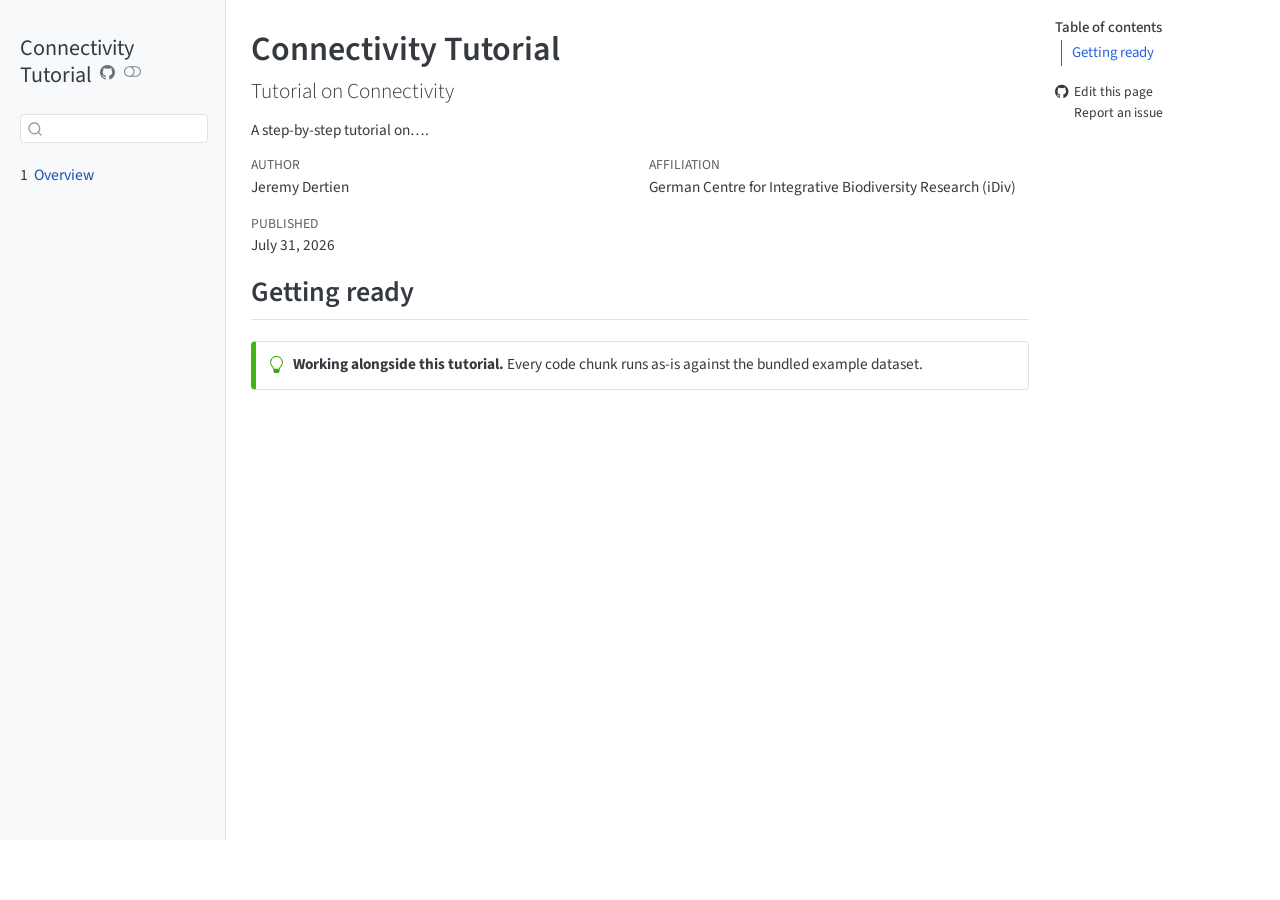
==== index.html @ 2151443e "Built site for gh-pages" ====
<!DOCTYPE html>
<html xmlns="http://www.w3.org/1999/xhtml" lang="en" xml:lang="en"><head>

<meta charset="utf-8">
<meta name="generator" content="quarto-1.5.56">

<meta name="viewport" content="width=device-width, initial-scale=1.0, user-scalable=yes">

<meta name="author" content="Jeremy Dertien">
<meta name="dcterms.date" content="2026-07-31">
<meta name="description" content="A step-by-step tutorial on….">

<title>Connectivity Tutorial</title>
<style>
code{white-space: pre-wrap;}
span.smallcaps{font-variant: small-caps;}
div.columns{display: flex; gap: min(4vw, 1.5em);}
div.column{flex: auto; overflow-x: auto;}
div.hanging-indent{margin-left: 1.5em; text-indent: -1.5em;}
ul.task-list{list-style: none;}
ul.task-list li input[type="checkbox"] {
  width: 0.8em;
  margin: 0 0.8em 0.2em -1em; /* quarto-specific, see https://github.com/quarto-dev/quarto-cli/issues/4556 */ 
  vertical-align: middle;
}
</style>


<script src="site_libs/quarto-nav/quarto-nav.js"></script>
<script src="site_libs/quarto-nav/headroom.min.js"></script>
<script src="site_libs/clipboard/clipboard.min.js"></script>
<script src="site_libs/quarto-search/autocomplete.umd.js"></script>
<script src="site_libs/quarto-search/fuse.min.js"></script>
<script src="site_libs/quarto-search/quarto-search.js"></script>
<meta name="quarto:offset" content="./">
<script src="site_libs/quarto-html/quarto.js"></script>
<script src="site_libs/quarto-html/popper.min.js"></script>
<script src="site_libs/quarto-html/tippy.umd.min.js"></script>
<script src="site_libs/quarto-html/anchor.min.js"></script>
<link href="site_libs/quarto-html/tippy.css" rel="stylesheet">
<link href="site_libs/quarto-html/quarto-syntax-highlighting.css" rel="stylesheet" class="quarto-color-scheme" id="quarto-text-highlighting-styles">
<link href="site_libs/quarto-html/quarto-syntax-highlighting-dark.css" rel="prefetch" class="quarto-color-scheme quarto-color-alternate" id="quarto-text-highlighting-styles">
<script src="site_libs/bootstrap/bootstrap.min.js"></script>
<link href="site_libs/bootstrap/bootstrap-icons.css" rel="stylesheet">
<link href="site_libs/bootstrap/bootstrap.min.css" rel="stylesheet" class="quarto-color-scheme" id="quarto-bootstrap" data-mode="light">
<link href="site_libs/bootstrap/bootstrap-dark.min.css" rel="prefetch" class="quarto-color-scheme quarto-color-alternate" id="quarto-bootstrap" data-mode="dark">
<script id="quarto-search-options" type="application/json">{
  "location": "sidebar",
  "copy-button": false,
  "collapse-after": 3,
  "panel-placement": "start",
  "type": "textbox",
  "limit": 50,
  "keyboard-shortcut": [
    "f",
    "/",
    "s"
  ],
  "show-item-context": false,
  "language": {
    "search-no-results-text": "No results",
    "search-matching-documents-text": "matching documents",
    "search-copy-link-title": "Copy link to search",
    "search-hide-matches-text": "Hide additional matches",
    "search-more-match-text": "more match in this document",
    "search-more-matches-text": "more matches in this document",
    "search-clear-button-title": "Clear",
    "search-text-placeholder": "",
    "search-detached-cancel-button-title": "Cancel",
    "search-submit-button-title": "Submit",
    "search-label": "Search"
  }
}</script>


</head>

<body class="nav-sidebar docked">

<div id="quarto-search-results"></div>
  <header id="quarto-header" class="headroom fixed-top">
  <nav class="quarto-secondary-nav">
    <div class="container-fluid d-flex">
      <button type="button" class="quarto-btn-toggle btn" data-bs-toggle="collapse" role="button" data-bs-target=".quarto-sidebar-collapse-item" aria-controls="quarto-sidebar" aria-expanded="false" aria-label="Toggle sidebar navigation" onclick="if (window.quartoToggleHeadroom) { window.quartoToggleHeadroom(); }">
        <i class="bi bi-layout-text-sidebar-reverse"></i>
      </button>
        <nav class="quarto-page-breadcrumbs" aria-label="breadcrumb"><ol class="breadcrumb"><li class="breadcrumb-item"><a href="./index.html"><span class="chapter-number">1</span>&nbsp; <span class="chapter-title">Overview</span></a></li></ol></nav>
        <a class="flex-grow-1" role="navigation" data-bs-toggle="collapse" data-bs-target=".quarto-sidebar-collapse-item" aria-controls="quarto-sidebar" aria-expanded="false" aria-label="Toggle sidebar navigation" onclick="if (window.quartoToggleHeadroom) { window.quartoToggleHeadroom(); }">      
        </a>
      <button type="button" class="btn quarto-search-button" aria-label="Search" onclick="window.quartoOpenSearch();">
        <i class="bi bi-search"></i>
      </button>
    </div>
  </nav>
</header>
<!-- content -->
<div id="quarto-content" class="quarto-container page-columns page-rows-contents page-layout-article">
<!-- sidebar -->
  <nav id="quarto-sidebar" class="sidebar collapse collapse-horizontal quarto-sidebar-collapse-item sidebar-navigation docked overflow-auto">
    <div class="pt-lg-2 mt-2 text-left sidebar-header">
    <div class="sidebar-title mb-0 py-0">
      <a href="./">Connectivity Tutorial</a> 
        <div class="sidebar-tools-main">
    <a href="https://github.com/jdertien/Connectivity_LearningPlatform" title="Source Code" class="quarto-navigation-tool px-1" aria-label="Source Code"><i class="bi bi-github"></i></a>
  <a href="" class="quarto-color-scheme-toggle quarto-navigation-tool  px-1" onclick="window.quartoToggleColorScheme(); return false;" title="Toggle dark mode"><i class="bi"></i></a>
</div>
    </div>
      </div>
        <div class="mt-2 flex-shrink-0 align-items-center">
        <div class="sidebar-search">
        <div id="quarto-search" class="" title="Search"></div>
        </div>
        </div>
    <div class="sidebar-menu-container"> 
    <ul class="list-unstyled mt-1">
        <li class="sidebar-item">
  <div class="sidebar-item-container"> 
  <a href="./index.html" class="sidebar-item-text sidebar-link active">
 <span class="menu-text"><span class="chapter-number">1</span>&nbsp; <span class="chapter-title">Overview</span></span></a>
  </div>
</li>
    </ul>
    </div>
</nav>
<div id="quarto-sidebar-glass" class="quarto-sidebar-collapse-item" data-bs-toggle="collapse" data-bs-target=".quarto-sidebar-collapse-item"></div>
<!-- margin-sidebar -->
    <div id="quarto-margin-sidebar" class="sidebar margin-sidebar">
        <nav id="TOC" role="doc-toc" class="toc-active">
    <h2 id="toc-title">Table of contents</h2>
   
  <ul>
  <li><a href="#getting-ready" id="toc-getting-ready" class="nav-link active" data-scroll-target="#getting-ready">Getting ready</a></li>
  </ul>
<div class="toc-actions"><ul><li><a href="https://github.com/jdertien/Connectivity_LearningPlatform/edit/main/index.qmd" class="toc-action"><i class="bi bi-github"></i>Edit this page</a></li><li><a href="https://github.com/jdertien/Connectivity_LearningPlatform/issues/new" class="toc-action"><i class="bi empty"></i>Report an issue</a></li></ul></div></nav>
    </div>
<!-- main -->
<main class="content" id="quarto-document-content">

<header id="title-block-header" class="quarto-title-block default">
<div class="quarto-title">
<h1 class="title">Connectivity Tutorial</h1>
<p class="subtitle lead">Tutorial on Connectivity</p>
</div>

<div>
  <div class="description">
    <p>A step-by-step tutorial on….</p>
  </div>
</div>

<div class="quarto-title-meta-author">
  <div class="quarto-title-meta-heading">Author</div>
  <div class="quarto-title-meta-heading">Affiliation</div>
  
    <div class="quarto-title-meta-contents">
    <p class="author">Jeremy Dertien </p>
  </div>
  <div class="quarto-title-meta-contents">
        <p class="affiliation">
            German Centre for Integrative Biodiversity Research (iDiv)
          </p>
      </div>
  </div>

<div class="quarto-title-meta">

      
    <div>
    <div class="quarto-title-meta-heading">Published</div>
    <div class="quarto-title-meta-contents">
      <p class="date">July 31, 2026</p>
    </div>
  </div>
  
    
  </div>
  


</header>


<section id="getting-ready" class="level2">
<h2 class="anchored" data-anchor-id="getting-ready">Getting ready</h2>
<div class="callout callout-style-simple callout-tip">
<div class="callout-body d-flex">
<div class="callout-icon-container">
<i class="callout-icon"></i>
</div>
<div class="callout-body-container">
<p><strong>Working alongside this tutorial.</strong> Every code chunk runs as-is against the bundled example dataset.</p>
</div>
</div>
</div>


</section>

</main> <!-- /main -->
<script id="quarto-html-after-body" type="application/javascript">
window.document.addEventListener("DOMContentLoaded", function (event) {
  const toggleBodyColorMode = (bsSheetEl) => {
    const mode = bsSheetEl.getAttribute("data-mode");
    const bodyEl = window.document.querySelector("body");
    if (mode === "dark") {
      bodyEl.classList.add("quarto-dark");
      bodyEl.classList.remove("quarto-light");
    } else {
      bodyEl.classList.add("quarto-light");
      bodyEl.classList.remove("quarto-dark");
    }
  }
  const toggleBodyColorPrimary = () => {
    const bsSheetEl = window.document.querySelector("link#quarto-bootstrap");
    if (bsSheetEl) {
      toggleBodyColorMode(bsSheetEl);
    }
  }
  toggleBodyColorPrimary();  
  const disableStylesheet = (stylesheets) => {
    for (let i=0; i < stylesheets.length; i++) {
      const stylesheet = stylesheets[i];
      stylesheet.rel = 'prefetch';
    }
  }
  const enableStylesheet = (stylesheets) => {
    for (let i=0; i < stylesheets.length; i++) {
      const stylesheet = stylesheets[i];
      stylesheet.rel = 'stylesheet';
    }
  }
  const manageTransitions = (selector, allowTransitions) => {
    const els = window.document.querySelectorAll(selector);
    for (let i=0; i < els.length; i++) {
      const el = els[i];
      if (allowTransitions) {
        el.classList.remove('notransition');
      } else {
        el.classList.add('notransition');
      }
    }
  }
  const toggleGiscusIfUsed = (isAlternate, darkModeDefault) => {
    const baseTheme = document.querySelector('#giscus-base-theme')?.value ?? 'light';
    const alternateTheme = document.querySelector('#giscus-alt-theme')?.value ?? 'dark';
    let newTheme = '';
    if(darkModeDefault) {
      newTheme = isAlternate ? baseTheme : alternateTheme;
    } else {
      newTheme = isAlternate ? alternateTheme : baseTheme;
    }
    const changeGiscusTheme = () => {
      // From: https://github.com/giscus/giscus/issues/336
      const sendMessage = (message) => {
        const iframe = document.querySelector('iframe.giscus-frame');
        if (!iframe) return;
        iframe.contentWindow.postMessage({ giscus: message }, 'https://giscus.app');
      }
      sendMessage({
        setConfig: {
          theme: newTheme
        }
      });
    }
    const isGiscussLoaded = window.document.querySelector('iframe.giscus-frame') !== null;
    if (isGiscussLoaded) {
      changeGiscusTheme();
    }
  }
  const toggleColorMode = (alternate) => {
    // Switch the stylesheets
    const alternateStylesheets = window.document.querySelectorAll('link.quarto-color-scheme.quarto-color-alternate');
    manageTransitions('#quarto-margin-sidebar .nav-link', false);
    if (alternate) {
      enableStylesheet(alternateStylesheets);
      for (const sheetNode of alternateStylesheets) {
        if (sheetNode.id === "quarto-bootstrap") {
          toggleBodyColorMode(sheetNode);
        }
      }
    } else {
      disableStylesheet(alternateStylesheets);
      toggleBodyColorPrimary();
    }
    manageTransitions('#quarto-margin-sidebar .nav-link', true);
    // Switch the toggles
    const toggles = window.document.querySelectorAll('.quarto-color-scheme-toggle');
    for (let i=0; i < toggles.length; i++) {
      const toggle = toggles[i];
      if (toggle) {
        if (alternate) {
          toggle.classList.add("alternate");     
        } else {
          toggle.classList.remove("alternate");
        }
      }
    }
    // Hack to workaround the fact that safari doesn't
    // properly recolor the scrollbar when toggling (#1455)
    if (navigator.userAgent.indexOf('Safari') > 0 && navigator.userAgent.indexOf('Chrome') == -1) {
      manageTransitions("body", false);
      window.scrollTo(0, 1);
      setTimeout(() => {
        window.scrollTo(0, 0);
        manageTransitions("body", true);
      }, 40);  
    }
  }
  const isFileUrl = () => { 
    return window.location.protocol === 'file:';
  }
  const hasAlternateSentinel = () => {  
    let styleSentinel = getColorSchemeSentinel();
    if (styleSentinel !== null) {
      return styleSentinel === "alternate";
    } else {
      return false;
    }
  }
  const setStyleSentinel = (alternate) => {
    const value = alternate ? "alternate" : "default";
    if (!isFileUrl()) {
      window.localStorage.setItem("quarto-color-scheme", value);
    } else {
      localAlternateSentinel = value;
    }
  }
  const getColorSchemeSentinel = () => {
    if (!isFileUrl()) {
      const storageValue = window.localStorage.getItem("quarto-color-scheme");
      return storageValue != null ? storageValue : localAlternateSentinel;
    } else {
      return localAlternateSentinel;
    }
  }
  const darkModeDefault = false;
  let localAlternateSentinel = darkModeDefault ? 'alternate' : 'default';
  // Dark / light mode switch
  window.quartoToggleColorScheme = () => {
    // Read the current dark / light value 
    let toAlternate = !hasAlternateSentinel();
    toggleColorMode(toAlternate);
    setStyleSentinel(toAlternate);
    toggleGiscusIfUsed(toAlternate, darkModeDefault);
  };
  // Ensure there is a toggle, if there isn't float one in the top right
  if (window.document.querySelector('.quarto-color-scheme-toggle') === null) {
    const a = window.document.createElement('a');
    a.classList.add('top-right');
    a.classList.add('quarto-color-scheme-toggle');
    a.href = "";
    a.onclick = function() { try { window.quartoToggleColorScheme(); } catch {} return false; };
    const i = window.document.createElement("i");
    i.classList.add('bi');
    a.appendChild(i);
    window.document.body.appendChild(a);
  }
  // Switch to dark mode if need be
  if (hasAlternateSentinel()) {
    toggleColorMode(true);
  } else {
    toggleColorMode(false);
  }
  const icon = "";
  const anchorJS = new window.AnchorJS();
  anchorJS.options = {
    placement: 'right',
    icon: icon
  };
  anchorJS.add('.anchored');
  const isCodeAnnotation = (el) => {
    for (const clz of el.classList) {
      if (clz.startsWith('code-annotation-')) {                     
        return true;
      }
    }
    return false;
  }
  const onCopySuccess = function(e) {
    // button target
    const button = e.trigger;
    // don't keep focus
    button.blur();
    // flash "checked"
    button.classList.add('code-copy-button-checked');
    var currentTitle = button.getAttribute("title");
    button.setAttribute("title", "Copied!");
    let tooltip;
    if (window.bootstrap) {
      button.setAttribute("data-bs-toggle", "tooltip");
      button.setAttribute("data-bs-placement", "left");
      button.setAttribute("data-bs-title", "Copied!");
      tooltip = new bootstrap.Tooltip(button, 
        { trigger: "manual", 
          customClass: "code-copy-button-tooltip",
          offset: [0, -8]});
      tooltip.show();    
    }
    setTimeout(function() {
      if (tooltip) {
        tooltip.hide();
        button.removeAttribute("data-bs-title");
        button.removeAttribute("data-bs-toggle");
        button.removeAttribute("data-bs-placement");
      }
      button.setAttribute("title", currentTitle);
      button.classList.remove('code-copy-button-checked');
    }, 1000);
    // clear code selection
    e.clearSelection();
  }
  const getTextToCopy = function(trigger) {
      const codeEl = trigger.previousElementSibling.cloneNode(true);
      for (const childEl of codeEl.children) {
        if (isCodeAnnotation(childEl)) {
          childEl.remove();
        }
      }
      return codeEl.innerText;
  }
  const clipboard = new window.ClipboardJS('.code-copy-button:not([data-in-quarto-modal])', {
    text: getTextToCopy
  });
  clipboard.on('success', onCopySuccess);
  if (window.document.getElementById('quarto-embedded-source-code-modal')) {
    // For code content inside modals, clipBoardJS needs to be initialized with a container option
    // TODO: Check when it could be a function (https://github.com/zenorocha/clipboard.js/issues/860)
    const clipboardModal = new window.ClipboardJS('.code-copy-button[data-in-quarto-modal]', {
      text: getTextToCopy,
      container: window.document.getElementById('quarto-embedded-source-code-modal')
    });
    clipboardModal.on('success', onCopySuccess);
  }
    var localhostRegex = new RegExp(/^(?:http|https):\/\/localhost\:?[0-9]*\//);
    var mailtoRegex = new RegExp(/^mailto:/);
      var filterRegex = new RegExp("https:\/\/jdertien\.github\.io\/Connectivity_LearningPlatform\/");
    var isInternal = (href) => {
        return filterRegex.test(href) || localhostRegex.test(href) || mailtoRegex.test(href);
    }
    // Inspect non-navigation links and adorn them if external
 	var links = window.document.querySelectorAll('a[href]:not(.nav-link):not(.navbar-brand):not(.toc-action):not(.sidebar-link):not(.sidebar-item-toggle):not(.pagination-link):not(.no-external):not([aria-hidden]):not(.dropdown-item):not(.quarto-navigation-tool):not(.about-link)');
    for (var i=0; i<links.length; i++) {
      const link = links[i];
      if (!isInternal(link.href)) {
        // undo the damage that might have been done by quarto-nav.js in the case of
        // links that we want to consider external
        if (link.dataset.originalHref !== undefined) {
          link.href = link.dataset.originalHref;
        }
      }
    }
  function tippyHover(el, contentFn, onTriggerFn, onUntriggerFn) {
    const config = {
      allowHTML: true,
      maxWidth: 500,
      delay: 100,
      arrow: false,
      appendTo: function(el) {
          return el.parentElement;
      },
      interactive: true,
      interactiveBorder: 10,
      theme: 'quarto',
      placement: 'bottom-start',
    };
    if (contentFn) {
      config.content = contentFn;
    }
    if (onTriggerFn) {
      config.onTrigger = onTriggerFn;
    }
    if (onUntriggerFn) {
      config.onUntrigger = onUntriggerFn;
    }
    window.tippy(el, config); 
  }
  const noterefs = window.document.querySelectorAll('a[role="doc-noteref"]');
  for (var i=0; i<noterefs.length; i++) {
    const ref = noterefs[i];
    tippyHover(ref, function() {
      // use id or data attribute instead here
      let href = ref.getAttribute('data-footnote-href') || ref.getAttribute('href');
      try { href = new URL(href).hash; } catch {}
      const id = href.replace(/^#\/?/, "");
      const note = window.document.getElementById(id);
      if (note) {
        return note.innerHTML;
      } else {
        return "";
      }
    });
  }
  const xrefs = window.document.querySelectorAll('a.quarto-xref');
  const processXRef = (id, note) => {
    // Strip column container classes
    const stripColumnClz = (el) => {
      el.classList.remove("page-full", "page-columns");
      if (el.children) {
        for (const child of el.children) {
          stripColumnClz(child);
        }
      }
    }
    stripColumnClz(note)
    if (id === null || id.startsWith('sec-')) {
      // Special case sections, only their first couple elements
      const container = document.createElement("div");
      if (note.children && note.children.length > 2) {
        container.appendChild(note.children[0].cloneNode(true));
        for (let i = 1; i < note.children.length; i++) {
          const child = note.children[i];
          if (child.tagName === "P" && child.innerText === "") {
            continue;
          } else {
            container.appendChild(child.cloneNode(true));
            break;
          }
        }
        if (window.Quarto?.typesetMath) {
          window.Quarto.typesetMath(container);
        }
        return container.innerHTML
      } else {
        if (window.Quarto?.typesetMath) {
          window.Quarto.typesetMath(note);
        }
        return note.innerHTML;
      }
    } else {
      // Remove any anchor links if they are present
      const anchorLink = note.querySelector('a.anchorjs-link');
      if (anchorLink) {
        anchorLink.remove();
      }
      if (window.Quarto?.typesetMath) {
        window.Quarto.typesetMath(note);
      }
      // TODO in 1.5, we should make sure this works without a callout special case
      if (note.classList.contains("callout")) {
        return note.outerHTML;
      } else {
        return note.innerHTML;
      }
    }
  }
  for (var i=0; i<xrefs.length; i++) {
    const xref = xrefs[i];
    tippyHover(xref, undefined, function(instance) {
      instance.disable();
      let url = xref.getAttribute('href');
      let hash = undefined; 
      if (url.startsWith('#')) {
        hash = url;
      } else {
        try { hash = new URL(url).hash; } catch {}
      }
      if (hash) {
        const id = hash.replace(/^#\/?/, "");
        const note = window.document.getElementById(id);
        if (note !== null) {
          try {
            const html = processXRef(id, note.cloneNode(true));
            instance.setContent(html);
          } finally {
            instance.enable();
            instance.show();
          }
        } else {
          // See if we can fetch this
          fetch(url.split('#')[0])
          .then(res => res.text())
          .then(html => {
            const parser = new DOMParser();
            const htmlDoc = parser.parseFromString(html, "text/html");
            const note = htmlDoc.getElementById(id);
            if (note !== null) {
              const html = processXRef(id, note);
              instance.setContent(html);
            } 
          }).finally(() => {
            instance.enable();
            instance.show();
          });
        }
      } else {
        // See if we can fetch a full url (with no hash to target)
        // This is a special case and we should probably do some content thinning / targeting
        fetch(url)
        .then(res => res.text())
        .then(html => {
          const parser = new DOMParser();
          const htmlDoc = parser.parseFromString(html, "text/html");
          const note = htmlDoc.querySelector('main.content');
          if (note !== null) {
            // This should only happen for chapter cross references
            // (since there is no id in the URL)
            // remove the first header
            if (note.children.length > 0 && note.children[0].tagName === "HEADER") {
              note.children[0].remove();
            }
            const html = processXRef(null, note);
            instance.setContent(html);
          } 
        }).finally(() => {
          instance.enable();
          instance.show();
        });
      }
    }, function(instance) {
    });
  }
      let selectedAnnoteEl;
      const selectorForAnnotation = ( cell, annotation) => {
        let cellAttr = 'data-code-cell="' + cell + '"';
        let lineAttr = 'data-code-annotation="' +  annotation + '"';
        const selector = 'span[' + cellAttr + '][' + lineAttr + ']';
        return selector;
      }
      const selectCodeLines = (annoteEl) => {
        const doc = window.document;
        const targetCell = annoteEl.getAttribute("data-target-cell");
        const targetAnnotation = annoteEl.getAttribute("data-target-annotation");
        const annoteSpan = window.document.querySelector(selectorForAnnotation(targetCell, targetAnnotation));
        const lines = annoteSpan.getAttribute("data-code-lines").split(",");
        const lineIds = lines.map((line) => {
          return targetCell + "-" + line;
        })
        let top = null;
        let height = null;
        let parent = null;
        if (lineIds.length > 0) {
            //compute the position of the single el (top and bottom and make a div)
            const el = window.document.getElementById(lineIds[0]);
            top = el.offsetTop;
            height = el.offsetHeight;
            parent = el.parentElement.parentElement;
          if (lineIds.length > 1) {
            const lastEl = window.document.getElementById(lineIds[lineIds.length - 1]);
            const bottom = lastEl.offsetTop + lastEl.offsetHeight;
            height = bottom - top;
          }
          if (top !== null && height !== null && parent !== null) {
            // cook up a div (if necessary) and position it 
            let div = window.document.getElementById("code-annotation-line-highlight");
            if (div === null) {
              div = window.document.createElement("div");
              div.setAttribute("id", "code-annotation-line-highlight");
              div.style.position = 'absolute';
              parent.appendChild(div);
            }
            div.style.top = top - 2 + "px";
            div.style.height = height + 4 + "px";
            div.style.left = 0;
            let gutterDiv = window.document.getElementById("code-annotation-line-highlight-gutter");
            if (gutterDiv === null) {
              gutterDiv = window.document.createElement("div");
              gutterDiv.setAttribute("id", "code-annotation-line-highlight-gutter");
              gutterDiv.style.position = 'absolute';
              const codeCell = window.document.getElementById(targetCell);
              const gutter = codeCell.querySelector('.code-annotation-gutter');
              gutter.appendChild(gutterDiv);
            }
            gutterDiv.style.top = top - 2 + "px";
            gutterDiv.style.height = height + 4 + "px";
          }
          selectedAnnoteEl = annoteEl;
        }
      };
      const unselectCodeLines = () => {
        const elementsIds = ["code-annotation-line-highlight", "code-annotation-line-highlight-gutter"];
        elementsIds.forEach((elId) => {
          const div = window.document.getElementById(elId);
          if (div) {
            div.remove();
          }
        });
        selectedAnnoteEl = undefined;
      };
        // Handle positioning of the toggle
    window.addEventListener(
      "resize",
      throttle(() => {
        elRect = undefined;
        if (selectedAnnoteEl) {
          selectCodeLines(selectedAnnoteEl);
        }
      }, 10)
    );
    function throttle(fn, ms) {
    let throttle = false;
    let timer;
      return (...args) => {
        if(!throttle) { // first call gets through
            fn.apply(this, args);
            throttle = true;
        } else { // all the others get throttled
            if(timer) clearTimeout(timer); // cancel #2
            timer = setTimeout(() => {
              fn.apply(this, args);
              timer = throttle = false;
            }, ms);
        }
      };
    }
      // Attach click handler to the DT
      const annoteDls = window.document.querySelectorAll('dt[data-target-cell]');
      for (const annoteDlNode of annoteDls) {
        annoteDlNode.addEventListener('click', (event) => {
          const clickedEl = event.target;
          if (clickedEl !== selectedAnnoteEl) {
            unselectCodeLines();
            const activeEl = window.document.querySelector('dt[data-target-cell].code-annotation-active');
            if (activeEl) {
              activeEl.classList.remove('code-annotation-active');
            }
            selectCodeLines(clickedEl);
            clickedEl.classList.add('code-annotation-active');
          } else {
            // Unselect the line
            unselectCodeLines();
            clickedEl.classList.remove('code-annotation-active');
          }
        });
      }
  const findCites = (el) => {
    const parentEl = el.parentElement;
    if (parentEl) {
      const cites = parentEl.dataset.cites;
      if (cites) {
        return {
          el,
          cites: cites.split(' ')
        };
      } else {
        return findCites(el.parentElement)
      }
    } else {
      return undefined;
    }
  };
  var bibliorefs = window.document.querySelectorAll('a[role="doc-biblioref"]');
  for (var i=0; i<bibliorefs.length; i++) {
    const ref = bibliorefs[i];
    const citeInfo = findCites(ref);
    if (citeInfo) {
      tippyHover(citeInfo.el, function() {
        var popup = window.document.createElement('div');
        citeInfo.cites.forEach(function(cite) {
          var citeDiv = window.document.createElement('div');
          citeDiv.classList.add('hanging-indent');
          citeDiv.classList.add('csl-entry');
          var biblioDiv = window.document.getElementById('ref-' + cite);
          if (biblioDiv) {
            citeDiv.innerHTML = biblioDiv.innerHTML;
          }
          popup.appendChild(citeDiv);
        });
        return popup.innerHTML;
      });
    }
  }
});
</script>
</div> <!-- /content -->




<footer class="footer"><div class="nav-footer"><div class="nav-footer-center"><div class="toc-actions d-sm-block d-md-none"><ul><li><a href="https://github.com/jdertien/Connectivity_LearningPlatform/edit/main/index.qmd" class="toc-action"><i class="bi bi-github"></i>Edit this page</a></li><li><a href="https://github.com/jdertien/Connectivity_LearningPlatform/issues/new" class="toc-action"><i class="bi empty"></i>Report an issue</a></li></ul></div></div></div></footer></body></html>
---- site_libs/quarto-html/tippy.css ----
.tippy-box[data-animation=fade][data-state=hidden]{opacity:0}[data-tippy-root]{max-width:calc(100vw - 10px)}.tippy-box{position:relative;background-color:#333;color:#fff;border-radius:4px;font-size:14px;line-height:1.4;white-space:normal;outline:0;transition-property:transform,visibility,opacity}.tippy-box[data-placement^=top]>.tippy-arrow{bottom:0}.tippy-box[data-placement^=top]>.tippy-arrow:before{bottom:-7px;left:0;border-width:8px 8px 0;border-top-color:initial;transform-origin:center top}.tippy-box[data-placement^=bottom]>.tippy-arrow{top:0}.tippy-box[data-placement^=bottom]>.tippy-arrow:before{top:-7px;left:0;border-width:0 8px 8px;border-bottom-color:initial;transform-origin:center bottom}.tippy-box[data-placement^=left]>.tippy-arrow{right:0}.tippy-box[data-placement^=left]>.tippy-arrow:before{border-width:8px 0 8px 8px;border-left-color:initial;right:-7px;transform-origin:center left}.tippy-box[data-placement^=right]>.tippy-arrow{left:0}.tippy-box[data-placement^=right]>.tippy-arrow:before{left:-7px;border-width:8px 8px 8px 0;border-right-color:initial;transform-origin:center right}.tippy-box[data-inertia][data-state=visible]{transition-timing-function:cubic-bezier(.54,1.5,.38,1.11)}.tippy-arrow{width:16px;height:16px;color:#333}.tippy-arrow:before{content:"";position:absolute;border-color:transparent;border-style:solid}.tippy-content{position:relative;padding:5px 9px;z-index:1}
---- site_libs/quarto-html/quarto-syntax-highlighting.css ----
/* quarto syntax highlight colors */
:root {
  --quarto-hl-ot-color: #003B4F;
  --quarto-hl-at-color: #657422;
  --quarto-hl-ss-color: #20794D;
  --quarto-hl-an-color: #5E5E5E;
  --quarto-hl-fu-color: #4758AB;
  --quarto-hl-st-color: #20794D;
  --quarto-hl-cf-color: #003B4F;
  --quarto-hl-op-color: #5E5E5E;
  --quarto-hl-er-color: #AD0000;
  --quarto-hl-bn-color: #AD0000;
  --quarto-hl-al-color: #AD0000;
  --quarto-hl-va-color: #111111;
  --quarto-hl-bu-color: inherit;
  --quarto-hl-ex-color: inherit;
  --quarto-hl-pp-color: #AD0000;
  --quarto-hl-in-color: #5E5E5E;
  --quarto-hl-vs-color: #20794D;
  --quarto-hl-wa-color: #5E5E5E;
  --quarto-hl-do-color: #5E5E5E;
  --quarto-hl-im-color: #00769E;
  --quarto-hl-ch-color: #20794D;
  --quarto-hl-dt-color: #AD0000;
  --quarto-hl-fl-color: #AD0000;
  --quarto-hl-co-color: #5E5E5E;
  --quarto-hl-cv-color: #5E5E5E;
  --quarto-hl-cn-color: #8f5902;
  --quarto-hl-sc-color: #5E5E5E;
  --quarto-hl-dv-color: #AD0000;
  --quarto-hl-kw-color: #003B4F;
}

/* other quarto variables */
:root {
  --quarto-font-monospace: SFMono-Regular, Menlo, Monaco, Consolas, "Liberation Mono", "Courier New", monospace;
}

pre > code.sourceCode > span {
  color: #003B4F;
}

code span {
  color: #003B4F;
}

code.sourceCode > span {
  color: #003B4F;
}

div.sourceCode,
div.sourceCode pre.sourceCode {
  color: #003B4F;
}

code span.ot {
  color: #003B4F;
  font-style: inherit;
}

code span.at {
  color: #657422;
  font-style: inherit;
}

code span.ss {
  color: #20794D;
  font-style: inherit;
}

code span.an {
  color: #5E5E5E;
  font-style: inherit;
}

code span.fu {
  color: #4758AB;
  font-style: inherit;
}

code span.st {
  color: #20794D;
  font-style: inherit;
}

code span.cf {
  color: #003B4F;
  font-weight: bold;
  font-style: inherit;
}

code span.op {
  color: #5E5E5E;
  font-style: inherit;
}

code span.er {
  color: #AD0000;
  font-style: inherit;
}

code span.bn {
  color: #AD0000;
  font-style: inherit;
}

code span.al {
  color: #AD0000;
  font-style: inherit;
}

code span.va {
  color: #111111;
  font-style: inherit;
}

code span.bu {
  font-style: inherit;
}

code span.ex {
  font-style: inherit;
}

code span.pp {
  color: #AD0000;
  font-style: inherit;
}

code span.in {
  color: #5E5E5E;
  font-style: inherit;
}

code span.vs {
  color: #20794D;
  font-style: inherit;
}

code span.wa {
  color: #5E5E5E;
  font-style: italic;
}

code span.do {
  color: #5E5E5E;
  font-style: italic;
}

code span.im {
  color: #00769E;
  font-style: inherit;
}

code span.ch {
  color: #20794D;
  font-style: inherit;
}

code span.dt {
  color: #AD0000;
  font-style: inherit;
}

code span.fl {
  color: #AD0000;
  font-style: inherit;
}

code span.co {
  color: #5E5E5E;
  font-style: inherit;
}

code span.cv {
  color: #5E5E5E;
  font-style: italic;
}

code span.cn {
  color: #8f5902;
  font-style: inherit;
}

code span.sc {
  color: #5E5E5E;
  font-style: inherit;
}

code span.dv {
  color: #AD0000;
  font-style: inherit;
}

code span.kw {
  color: #003B4F;
  font-weight: bold;
  font-style: inherit;
}

.prevent-inlining {
  content: "</";
}

/*# sourceMappingURL=debc5d5d77c3f9108843748ff7464032.css.map */
---- site_libs/quarto-html/quarto-syntax-highlighting-dark.css ----
/* quarto syntax highlight colors */
:root {
  --quarto-hl-al-color: #f07178;
  --quarto-hl-an-color: #d4d0ab;
  --quarto-hl-at-color: #00e0e0;
  --quarto-hl-bn-color: #d4d0ab;
  --quarto-hl-bu-color: #abe338;
  --quarto-hl-ch-color: #abe338;
  --quarto-hl-co-color: #f8f8f2;
  --quarto-hl-cv-color: #ffd700;
  --quarto-hl-cn-color: #ffd700;
  --quarto-hl-cf-color: #ffa07a;
  --quarto-hl-dt-color: #ffa07a;
  --quarto-hl-dv-color: #d4d0ab;
  --quarto-hl-do-color: #f8f8f2;
  --quarto-hl-er-color: #f07178;
  --quarto-hl-ex-color: #00e0e0;
  --quarto-hl-fl-color: #d4d0ab;
  --quarto-hl-fu-color: #ffa07a;
  --quarto-hl-im-color: #abe338;
  --quarto-hl-in-color: #d4d0ab;
  --quarto-hl-kw-color: #ffa07a;
  --quarto-hl-op-color: #ffa07a;
  --quarto-hl-ot-color: #00e0e0;
  --quarto-hl-pp-color: #dcc6e0;
  --quarto-hl-re-color: #00e0e0;
  --quarto-hl-sc-color: #abe338;
  --quarto-hl-ss-color: #abe338;
  --quarto-hl-st-color: #abe338;
  --quarto-hl-va-color: #00e0e0;
  --quarto-hl-vs-color: #abe338;
  --quarto-hl-wa-color: #dcc6e0;
}

/* other quarto variables */
:root {
  --quarto-font-monospace: SFMono-Regular, Menlo, Monaco, Consolas, "Liberation Mono", "Courier New", monospace;
}

code span.al {
  background-color: #2a0f15;
  font-weight: bold;
  color: #f07178;
}

code span.an {
  color: #d4d0ab;
}

code span.at {
  color: #00e0e0;
}

code span.bn {
  color: #d4d0ab;
}

code span.bu {
  color: #abe338;
}

code span.ch {
  color: #abe338;
}

code span.co {
  font-style: italic;
  color: #f8f8f2;
}

code span.cv {
  color: #ffd700;
}

code span.cn {
  color: #ffd700;
}

code span.cf {
  font-weight: bold;
  color: #ffa07a;
}

code span.dt {
  color: #ffa07a;
}

code span.dv {
  color: #d4d0ab;
}

code span.do {
  color: #f8f8f2;
}

code span.er {
  color: #f07178;
  text-decoration: underline;
}

code span.ex {
  font-weight: bold;
  color: #00e0e0;
}

code span.fl {
  color: #d4d0ab;
}

code span.fu {
  color: #ffa07a;
}

code span.im {
  color: #abe338;
}

code span.in {
  color: #d4d0ab;
}

code span.kw {
  font-weight: bold;
  color: #ffa07a;
}

pre > code.sourceCode > span {
  color: #f8f8f2;
}

code span {
  color: #f8f8f2;
}

code.sourceCode > span {
  color: #f8f8f2;
}

div.sourceCode,
div.sourceCode pre.sourceCode {
  color: #f8f8f2;
}

code span.op {
  color: #ffa07a;
}

code span.ot {
  color: #00e0e0;
}

code span.pp {
  color: #dcc6e0;
}

code span.re {
  background-color: #f8f8f2;
  color: #00e0e0;
}

code span.sc {
  color: #abe338;
}

code span.ss {
  color: #abe338;
}

code span.st {
  color: #abe338;
}

code span.va {
  color: #00e0e0;
}

code span.vs {
  color: #abe338;
}

code span.wa {
  color: #dcc6e0;
}

.prevent-inlining {
  content: "</";
}

/*# sourceMappingURL=935a306eefa94366c21e1a970dddb765.css.map */
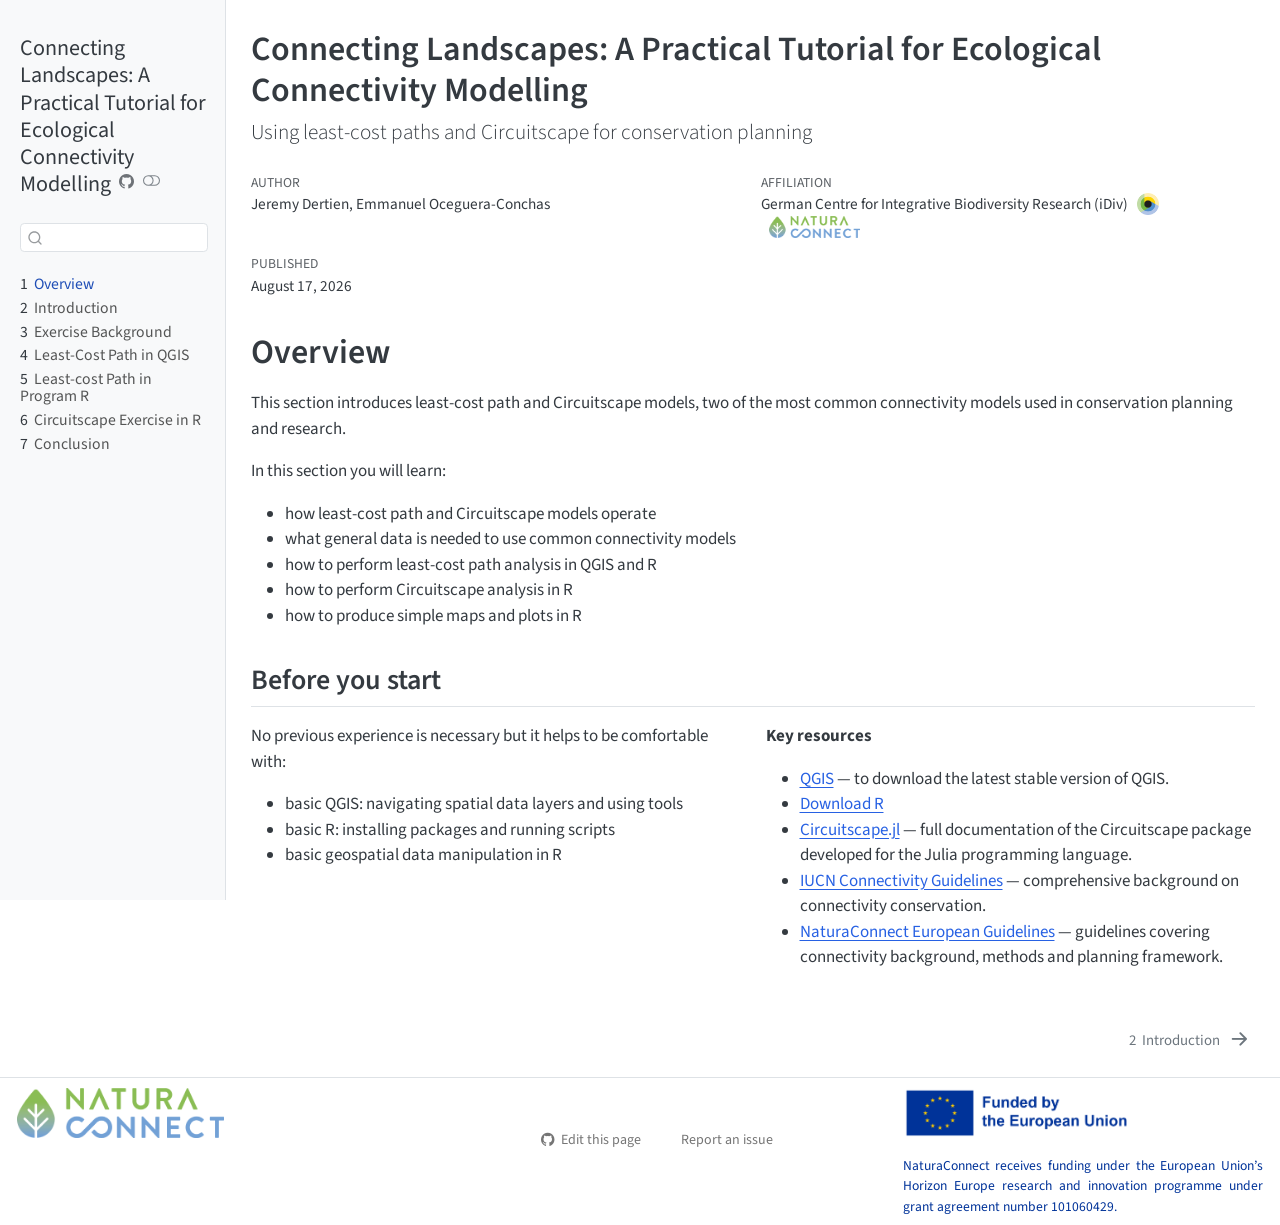
==== commit a3e12e90: "Built site for gh-pages" ====
--- a/index.html
+++ b/index.html
@@ -6,11 +6,10 @@
 
 <meta name="viewport" content="width=device-width, initial-scale=1.0, user-scalable=yes">
 
-<meta name="author" content="Jeremy Dertien">
-<meta name="dcterms.date" content="2026-07-31">
-<meta name="description" content="A step-by-step tutorial on….">
-
-<title>Connectivity Tutorial</title>
+<meta name="author" content="Jeremy Dertien, Emmanuel Oceguera-Conchas">
+<meta name="dcterms.date" content="2026-08-17">
+
+<title>Connecting Landscapes: A Practical Tutorial for Ecological Connectivity Modelling</title>
 <style>
 code{white-space: pre-wrap;}
 span.smallcaps{font-variant: small-caps;}
@@ -33,6 +32,7 @@
 <script src="site_libs/quarto-search/fuse.min.js"></script>
 <script src="site_libs/quarto-search/quarto-search.js"></script>
 <meta name="quarto:offset" content="./">
+<link href="./1_Conn_Introduction.html" rel="next">
 <script src="site_libs/quarto-html/quarto.js"></script>
 <script src="site_libs/quarto-html/popper.min.js"></script>
 <script src="site_libs/quarto-html/tippy.umd.min.js"></script>
@@ -44,6 +44,9 @@
 <link href="site_libs/bootstrap/bootstrap-icons.css" rel="stylesheet">
 <link href="site_libs/bootstrap/bootstrap.min.css" rel="stylesheet" class="quarto-color-scheme" id="quarto-bootstrap" data-mode="light">
 <link href="site_libs/bootstrap/bootstrap-dark.min.css" rel="prefetch" class="quarto-color-scheme quarto-color-alternate" id="quarto-bootstrap" data-mode="dark">
+<script src="site_libs/quarto-contrib/glightbox/glightbox.min.js"></script>
+<link href="site_libs/quarto-contrib/glightbox/glightbox.min.css" rel="stylesheet">
+<link href="site_libs/quarto-contrib/glightbox/lightbox.css" rel="stylesheet">
 <script id="quarto-search-options" type="application/json">{
   "location": "sidebar",
   "copy-button": false,
@@ -94,12 +97,12 @@
   </nav>
 </header>
 <!-- content -->
-<div id="quarto-content" class="quarto-container page-columns page-rows-contents page-layout-article">
+<div id="quarto-content" class="quarto-container page-columns page-rows-contents page-layout-full">
 <!-- sidebar -->
   <nav id="quarto-sidebar" class="sidebar collapse collapse-horizontal quarto-sidebar-collapse-item sidebar-navigation docked overflow-auto">
     <div class="pt-lg-2 mt-2 text-left sidebar-header">
     <div class="sidebar-title mb-0 py-0">
-      <a href="./">Connectivity Tutorial</a> 
+      <a href="./">Connecting Landscapes: A Practical Tutorial for Ecological Connectivity Modelling</a> 
         <div class="sidebar-tools-main">
     <a href="https://github.com/jdertien/Connectivity_LearningPlatform" title="Source Code" class="quarto-navigation-tool px-1" aria-label="Source Code"><i class="bi bi-github"></i></a>
   <a href="" class="quarto-color-scheme-toggle quarto-navigation-tool  px-1" onclick="window.quartoToggleColorScheme(); return false;" title="Toggle dark mode"><i class="bi"></i></a>
@@ -119,56 +122,79 @@
  <span class="menu-text"><span class="chapter-number">1</span>&nbsp; <span class="chapter-title">Overview</span></span></a>
   </div>
 </li>
+        <li class="sidebar-item">
+  <div class="sidebar-item-container"> 
+  <a href="./1_Conn_Introduction.html" class="sidebar-item-text sidebar-link">
+ <span class="menu-text"><span class="chapter-number">2</span>&nbsp; <span class="chapter-title">Introduction</span></span></a>
+  </div>
+</li>
+        <li class="sidebar-item">
+  <div class="sidebar-item-container"> 
+  <a href="./2_Model_Background.html" class="sidebar-item-text sidebar-link">
+ <span class="menu-text"><span class="chapter-number">3</span>&nbsp; <span class="chapter-title">Exercise Background</span></span></a>
+  </div>
+</li>
+        <li class="sidebar-item">
+  <div class="sidebar-item-container"> 
+  <a href="./3_LCP_QGIS_exercise.html" class="sidebar-item-text sidebar-link">
+ <span class="menu-text"><span class="chapter-number">4</span>&nbsp; <span class="chapter-title">Least-Cost Path in QGIS</span></span></a>
+  </div>
+</li>
+        <li class="sidebar-item">
+  <div class="sidebar-item-container"> 
+  <a href="./4_LCP_R_exercise.html" class="sidebar-item-text sidebar-link">
+ <span class="menu-text"><span class="chapter-number">5</span>&nbsp; <span class="chapter-title">Least-cost Path in Program R</span></span></a>
+  </div>
+</li>
+        <li class="sidebar-item">
+  <div class="sidebar-item-container"> 
+  <a href="./5_Circuit_exercise.html" class="sidebar-item-text sidebar-link">
+ <span class="menu-text"><span class="chapter-number">6</span>&nbsp; <span class="chapter-title">Circuitscape Exercise in R</span></span></a>
+  </div>
+</li>
+        <li class="sidebar-item">
+  <div class="sidebar-item-container"> 
+  <a href="./6_Conclusion.html" class="sidebar-item-text sidebar-link">
+ <span class="menu-text"><span class="chapter-number">7</span>&nbsp; <span class="chapter-title">Conclusion</span></span></a>
+  </div>
+</li>
     </ul>
     </div>
 </nav>
 <div id="quarto-sidebar-glass" class="quarto-sidebar-collapse-item" data-bs-toggle="collapse" data-bs-target=".quarto-sidebar-collapse-item"></div>
 <!-- margin-sidebar -->
-    <div id="quarto-margin-sidebar" class="sidebar margin-sidebar">
-        <nav id="TOC" role="doc-toc" class="toc-active">
-    <h2 id="toc-title">Table of contents</h2>
-   
-  <ul>
-  <li><a href="#getting-ready" id="toc-getting-ready" class="nav-link active" data-scroll-target="#getting-ready">Getting ready</a></li>
-  </ul>
-<div class="toc-actions"><ul><li><a href="https://github.com/jdertien/Connectivity_LearningPlatform/edit/main/index.qmd" class="toc-action"><i class="bi bi-github"></i>Edit this page</a></li><li><a href="https://github.com/jdertien/Connectivity_LearningPlatform/issues/new" class="toc-action"><i class="bi empty"></i>Report an issue</a></li></ul></div></nav>
-    </div>
+    
 <!-- main -->
-<main class="content" id="quarto-document-content">
+<main class="content column-page-right" id="quarto-document-content">
 
 <header id="title-block-header" class="quarto-title-block default">
 <div class="quarto-title">
-<h1 class="title">Connectivity Tutorial</h1>
-<p class="subtitle lead">Tutorial on Connectivity</p>
+<h1 class="title">Connecting Landscapes: A Practical Tutorial for Ecological Connectivity Modelling</h1>
+<p class="subtitle lead">Using least-cost paths and Circuitscape for conservation planning</p>
 </div>
 
-<div>
-  <div class="description">
-    <p>A step-by-step tutorial on….</p>
-  </div>
-</div>
-
-<div class="quarto-title-meta-author">
+
+<div class="quarto-title-meta-author column-page-right">
   <div class="quarto-title-meta-heading">Author</div>
   <div class="quarto-title-meta-heading">Affiliation</div>
   
     <div class="quarto-title-meta-contents">
-    <p class="author">Jeremy Dertien </p>
+    <p class="author">Jeremy Dertien, Emmanuel Oceguera-Conchas </p>
   </div>
   <div class="quarto-title-meta-contents">
         <p class="affiliation">
-            German Centre for Integrative Biodiversity Research (iDiv)
+            German Centre for Integrative Biodiversity Research (iDiv) <img src="images/idiv-logo.png" class="img-fluid" style="vertical-align:text-bottom; margin-left:.4em" width="22"> <img src="images/NClogo.png" style="vertical-align:text-bottom; margin-left:.5em" height="22">
           </p>
       </div>
   </div>
 
-<div class="quarto-title-meta">
+<div class="quarto-title-meta column-page-right">
 
       
     <div>
     <div class="quarto-title-meta-heading">Published</div>
     <div class="quarto-title-meta-contents">
-      <p class="date">July 31, 2026</p>
+      <p class="date">August 17, 2026</p>
     </div>
   </div>
   
@@ -180,20 +206,42 @@
 </header>
 
 
-<section id="getting-ready" class="level2">
-<h2 class="anchored" data-anchor-id="getting-ready">Getting ready</h2>
-<div class="callout callout-style-simple callout-tip">
-<div class="callout-body d-flex">
-<div class="callout-icon-container">
-<i class="callout-icon"></i>
+<section id="overview" class="level1 unumbered">
+<h1 class="unumbered">Overview</h1>
+<p>This section introduces least-cost path and Circuitscape models, two of the most common connectivity models used in conservation planning and research.</p>
+<p>In this section you will learn:</p>
+<ul>
+<li>how least-cost path and Circuitscape models operate</li>
+<li>what general data is needed to use common connectivity models</li>
+<li>how to perform least-cost path analysis in QGIS and R</li>
+<li>how to perform Circuitscape analysis in R</li>
+<li>how to produce simple maps and plots in R</li>
+</ul>
+<section id="before-you-start" class="level2">
+<h2 class="anchored" data-anchor-id="before-you-start">Before you start</h2>
+<div class="grid">
+<div class="g-col-12 g-col-md-6">
+<p>No previous experience is necessary but it helps to be comfortable with:</p>
+<ul>
+<li>basic QGIS: navigating spatial data layers and using tools</li>
+<li>basic R: installing packages and running scripts</li>
+<li>basic geospatial data manipulation in R</li>
+</ul>
 </div>
-<div class="callout-body-container">
-<p><strong>Working alongside this tutorial.</strong> Every code chunk runs as-is against the bundled example dataset.</p>
+<div class="g-col-12 g-col-md-6">
+<p><strong>Key resources</strong></p>
+<ul>
+<li><a href="https://www.qgis.org/download/">QGIS</a> — to download the latest stable version of QGIS.</li>
+<li><a href="https://cran.r-project.org/bin/windows/base/">Download R</a></li>
+<li><a href="https://docs.circuitscape.org/Circuitscape.jl/latest/">Circuitscape.jl</a> — full documentation of the Circuitscape package developed for the Julia programming language.</li>
+<li><a href="https://portals.iucn.org/library/node/49061">IUCN Connectivity Guidelines</a> — comprehensive background on connectivity conservation.</li>
+<li><a href="https://https://preprints.arphahub.com/article/129021/">NaturaConnect European Guidelines</a> — guidelines covering connectivity background, methods and planning framework.</li>
+</ul>
 </div>
 </div>
-</div>
-
-
+
+
+</section>
 </section>
 
 </main> <!-- /main -->
@@ -761,9 +809,68 @@
   }
 });
 </script>
+<nav class="page-navigation column-page-right">
+  <div class="nav-page nav-page-previous">
+  </div>
+  <div class="nav-page nav-page-next">
+      <a href="./1_Conn_Introduction.html" class="pagination-link" aria-label="Introduction">
+        <span class="nav-page-text"><span class="chapter-number">2</span>&nbsp; <span class="chapter-title">Introduction</span></span> <i class="bi bi-arrow-right-short"></i>
+      </a>
+  </div>
+</nav>
 </div> <!-- /content -->
-
-
-
-
-<footer class="footer"><div class="nav-footer"><div class="nav-footer-center"><div class="toc-actions d-sm-block d-md-none"><ul><li><a href="https://github.com/jdertien/Connectivity_LearningPlatform/edit/main/index.qmd" class="toc-action"><i class="bi bi-github"></i>Edit this page</a></li><li><a href="https://github.com/jdertien/Connectivity_LearningPlatform/issues/new" class="toc-action"><i class="bi empty"></i>Report an issue</a></li></ul></div></div></div></footer></body></html>+<footer class="footer">
+  <div class="nav-footer">
+    <div class="nav-footer-left">
+<p><a href="https://naturaconnect.eu/"><img src="images/NClogo.png" alt="NaturaConnect" height="50"></a></p>
+</div>   
+    <div class="nav-footer-center">
+      &nbsp;
+    <div class="toc-actions"><ul><li><a href="https://github.com/jdertien/Connectivity_LearningPlatform/edit/main/index.qmd" class="toc-action"><i class="bi bi-github"></i>Edit this page</a></li><li><a href="https://github.com/jdertien/Connectivity_LearningPlatform/issues/new" class="toc-action"><i class="bi empty"></i>Report an issue</a></li></ul></div></div>
+    <div class="nav-footer-right">
+<div style="max-width:360px; margin-left:auto; text-align:left">
+<p><a href="images/eu.png" class="lightbox" data-gallery="quarto-lightbox-gallery-2"><img src="images/eu.png" alt="Funded by the European Union" height="52"></a></p>
+<div style="color:#003399; text-align:justify; font-size:.8rem; margin-top:.6em">
+<p>NaturaConnect receives funding under the European Union’s Horizon Europe research and innovation programme under grant agreement number 101060429.</p>
+</div>
+</div>
+</div>
+  </div>
+</footer>
+<script>var lightboxQuarto = GLightbox({"closeEffect":"zoom","loop":false,"openEffect":"zoom","descPosition":"bottom","selector":".lightbox"});
+(function() {
+  let previousOnload = window.onload;
+  window.onload = () => {
+    if (previousOnload) {
+      previousOnload();
+    }
+    lightboxQuarto.on('slide_before_load', (data) => {
+      const { slideIndex, slideNode, slideConfig, player, trigger } = data;
+      const href = trigger.getAttribute('href');
+      if (href !== null) {
+        const imgEl = window.document.querySelector(`a[href="${href}"] img`);
+        if (imgEl !== null) {
+          const srcAttr = imgEl.getAttribute("src");
+          if (srcAttr && srcAttr.startsWith("data:")) {
+            slideConfig.href = srcAttr;
+          }
+        }
+      } 
+    });
+  
+    lightboxQuarto.on('slide_after_load', (data) => {
+      const { slideIndex, slideNode, slideConfig, player, trigger } = data;
+      if (window.Quarto?.typesetMath) {
+        window.Quarto.typesetMath(slideNode);
+      }
+    });
+  
+  };
+  
+})();
+          </script>
+
+
+
+
+</body></html>
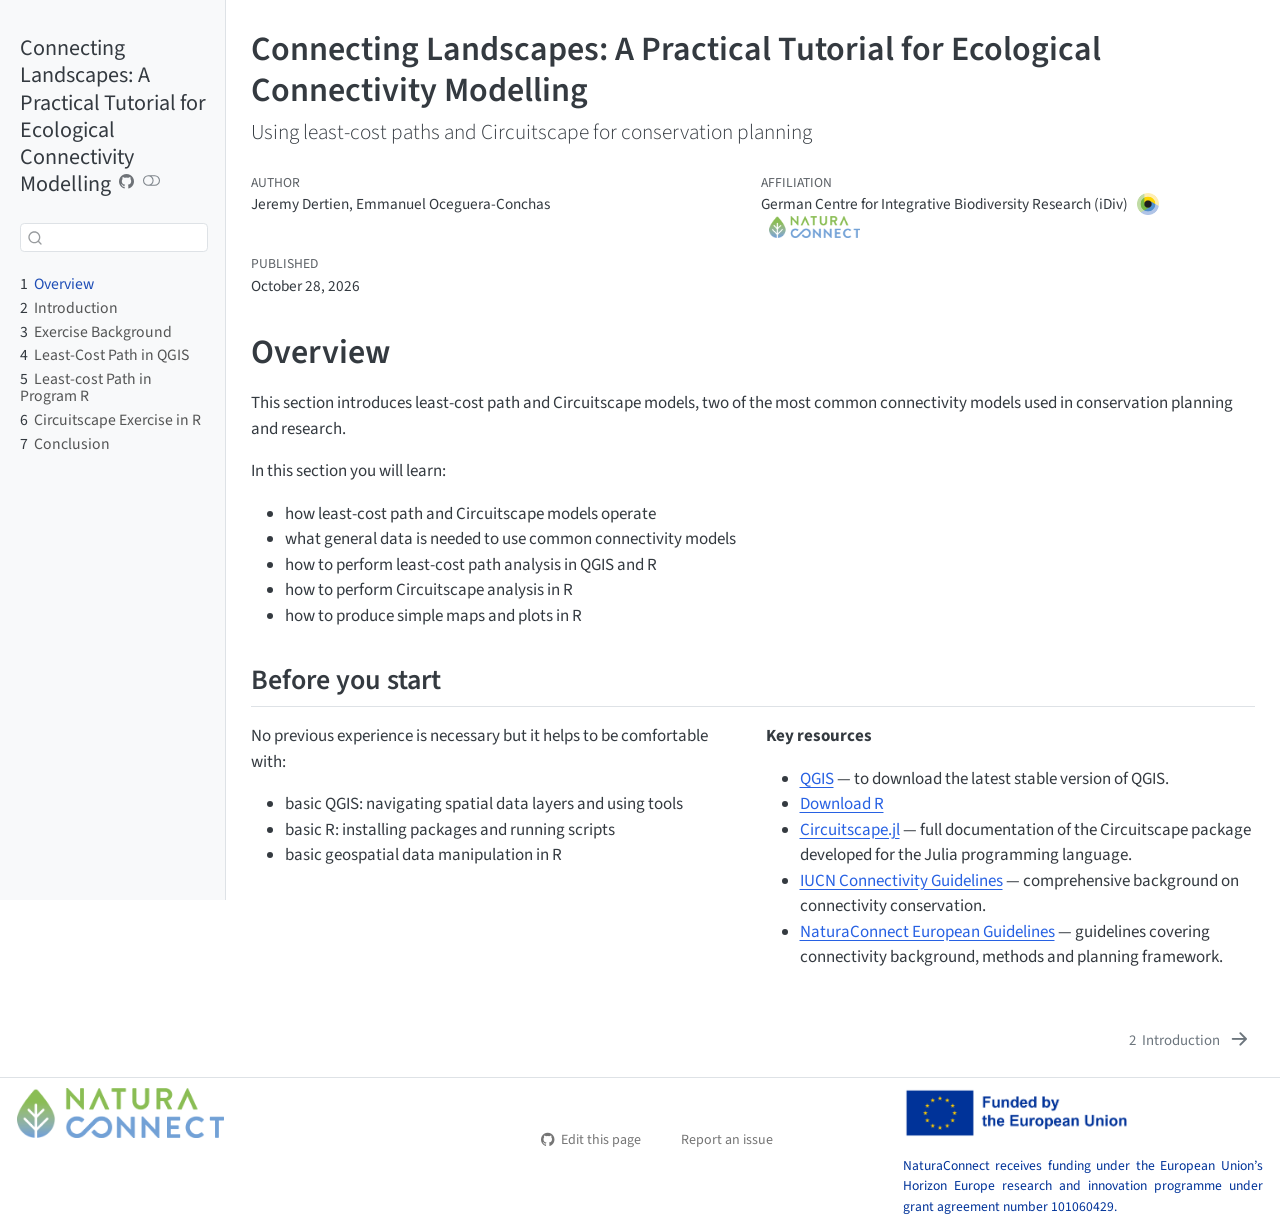
==== commit cc98ca26: "Built site for gh-pages" ====
--- a/index.html
+++ b/index.html
@@ -7,7 +7,7 @@
 <meta name="viewport" content="width=device-width, initial-scale=1.0, user-scalable=yes">
 
 <meta name="author" content="Jeremy Dertien, Emmanuel Oceguera-Conchas">
-<meta name="dcterms.date" content="2026-08-17">
+<meta name="dcterms.date" content="2026-10-28">
 
 <title>Connecting Landscapes: A Practical Tutorial for Ecological Connectivity Modelling</title>
 <style>
@@ -194,7 +194,7 @@
     <div>
     <div class="quarto-title-meta-heading">Published</div>
     <div class="quarto-title-meta-contents">
-      <p class="date">August 17, 2026</p>
+      <p class="date">October 28, 2026</p>
     </div>
   </div>
   
@@ -837,7 +837,7 @@
 </div>
   </div>
 </footer>
-<script>var lightboxQuarto = GLightbox({"closeEffect":"zoom","loop":false,"openEffect":"zoom","descPosition":"bottom","selector":".lightbox"});
+<script>var lightboxQuarto = GLightbox({"loop":false,"descPosition":"bottom","selector":".lightbox","closeEffect":"zoom","openEffect":"zoom"});
 (function() {
   let previousOnload = window.onload;
   window.onload = () => {
